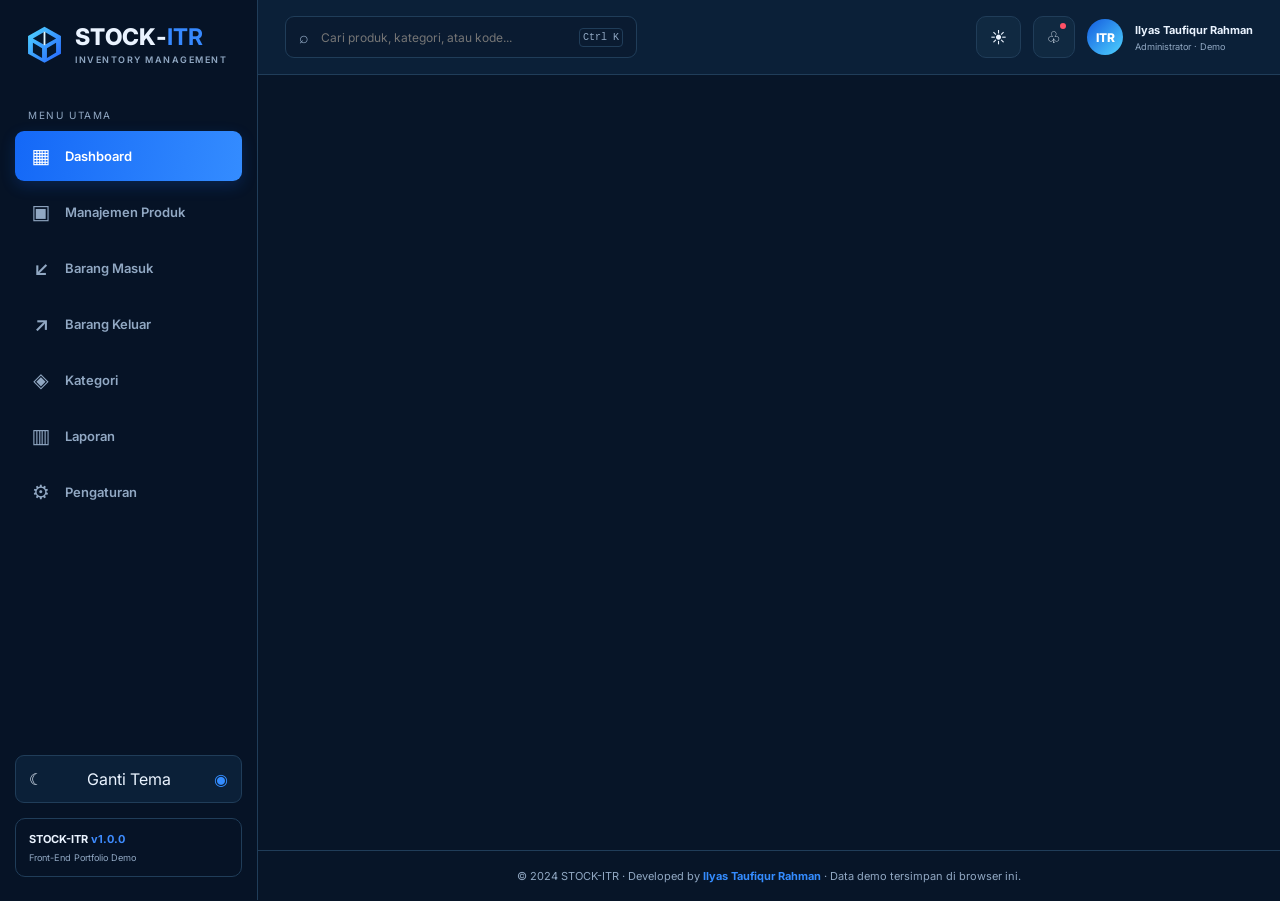
==== demo/stock-itr-dashboard/index.html @ 1d19ecb5 "Add files via upload" ====
<!doctype html>
<html lang="id">
  <head>
    <meta charset="utf-8" />
    <meta name="viewport" content="width=device-width,initial-scale=1" />
    <meta name="theme-color" content="#07172b" />
    <title>STOCK-ITR | Inventory Management</title>
    <link rel="icon" href="assets/images/logo.svg" type="image/svg+xml" />
    <link rel="stylesheet" href="assets/css/style.css" />
  </head>
  <body data-theme="dark">
    <div class="app">
      <aside class="sidebar" id="sidebar">
        <a class="brand" href="#dashboard"
          ><img src="assets/images/logo.svg" alt="STOCK-ITR" /><span
            >STOCK-<b>ITR</b><small>INVENTORY MANAGEMENT</small></span
          ></a
        >
        <div class="nav-title">MENU UTAMA</div>
        <nav id="nav">
          <button data-page="dashboard" class="active">
            <span>▦</span> Dashboard</button
          ><button data-page="products"><span>▣</span> Manajemen Produk</button
          ><button data-page="in"><span>↙</span> Barang Masuk</button
          ><button data-page="out"><span>↗</span> Barang Keluar</button
          ><button data-page="categories"><span>◈</span> Kategori</button
          ><button data-page="reports"><span>▥</span> Laporan</button
          ><button data-page="settings"><span>⚙</span> Pengaturan</button>
        </nav>
        <div class="sidebar-bottom">
          <button id="themeSidebar" class="theme-sidebar">
            ☾ <span>Ganti Tema</span> <strong>◉</strong>
          </button>
          <div class="version">
            STOCK-ITR <span>v1.0.0</span><small>Front-End Portfolio Demo</small>
          </div>
        </div>
      </aside>
      <div class="sidebar-shade" id="shade"></div>
      <div class="main">
        <header class="topbar">
          <button
            id="menuToggle"
            class="icon-btn menu-toggle"
            aria-label="Buka menu"
          >
            ☰
          </button>
          <div class="search-box">
            ⌕
            <input
              id="globalSearch"
              placeholder="Cari produk, kategori, atau kode..."
              aria-label="Cari produk"
            /><kbd>Ctrl K</kbd>
          </div>
          <div class="top-actions">
            <span class="today" id="today"></span
            ><button id="themeToggle" class="icon-btn" title="Ganti tema">
              ☀</button
            ><button
              id="notifToggle"
              class="icon-btn notification"
              title="Notifikasi"
            >
              ♧<i id="notifDot"></i>
            </button>
            <div class="avatar">ITR</div>
            <div class="profile">
              Ilyas Taufiqur Rahman<small>Administrator · Demo</small>
            </div>
          </div>
        </header>
        <main id="content"></main>
        <footer>
          © <span>2024</span> STOCK-ITR · Developed by
          <b>Ilyas Taufiqur Rahman</b> · Data demo tersimpan di browser ini.
        </footer>
      </div>
    </div>
    <div id="toastArea" class="toast-area" aria-live="polite"></div>
    <div id="modalLayer"></div>
    <script src="assets/js/app.js"></script>
  </body>
</html>
---- demo/stock-itr-dashboard/assets/css/style.css ----
@import url('https://fonts.googleapis.com/css2?family=Inter:wght@400;500;600;700;800&display=swap');

:root {
  font-family: Inter,
               system-ui,
               -apple-system,
               Segoe UI,
               sans-serif;
  color-scheme: dark;
}

* {
  box-sizing: border-box;
}

body {
  margin: 0; font-family: Inter,system-ui,sans-serif; transition: background .2s,color .2s;
}

body[data-theme=dark] {
  --bg: #071528; --sidebar: #061326; --panel: #0b2038; --panel2: #102941; --text: #eaf3ff; --muted: #91a8c3; --border: #203d59; --hover: #163552; --input: #0a1b31; --shadow: 0 10px 28px #0002; color-scheme: dark;
}

body[data-theme=light] {
  --bg: #f3f7fd; --sidebar: #fff; --panel: #fff; --panel2: #f6f9ff; --text: #16263f; --muted: #647792; --border: #dfe7f1; --hover: #eef4ff; --input: #f8faff; --shadow: 0 8px 24px #1b427013; color-scheme: light;
}

body {
  color: var(--text); background: var(--bg);
}

button,
input,
select,
textarea {
  font: inherit;
}

button {
  cursor: pointer;
}

button:disabled {
  opacity: .5; cursor: not-allowed;
}

a {
  text-decoration: none; color: inherit;
}

.app {
  display: flex; min-height: 100vh;
}

.sidebar {
  position: fixed; z-index: 20; display: flex; flex-direction: column; width: 258px; padding: 23px 15px; border-right: 1px solid var(--border); background: var(--sidebar); inset: 0 auto 0 0;
}

.brand {
  display: flex; align-items: center; gap: 11px; padding: 0 10px 34px; font-size: 23px; font-weight: 800; letter-spacing: .3px;
}

.brand img {
  width: 39px;
}

.brand b {
  color: #3789ff;
}

.brand small {
  display: block; margin-top: 3px; font-size: 9px; font-weight: 600; letter-spacing: 1.5px; color: var(--muted);
}

.nav-title {
  padding: 10px 13px; font-size: 10px; letter-spacing: 1.6px; color: var(--muted);
}

nav {
  display: grid; gap: 6px;
}

nav button {
  display: flex; align-items: center; gap: 13px; padding: 13px 15px; border: 0; border-radius: 9px; font-size: 13px; font-weight: 600; text-align: left; color: var(--muted); background: none;
}

nav button span {
  width: 22px; font-size: 20px; text-align: center;
}

nav button:hover {
  color: var(--text); background: var(--hover);
}

nav button.active {
  color: white; background: linear-gradient(100deg,#1468f7,#348cff); box-shadow: 0 5px 15px #166bfa33;
}

.sidebar-bottom {
  margin-top: auto;
}

.theme-sidebar {
  display: flex; justify-content: space-between; gap: 8px; width: 100%; padding: 13px; border: 1px solid var(--border); border-radius: 9px; color: var(--text); background: var(--panel);
}

.theme-sidebar strong {
  color: #348cff;
}

.version {
  padding: 13px; border: 1px solid var(--border); border-radius: 10px; margin-top: 15px; font-size: 11px; font-weight: 700;
}

.version span {
  color: #3e8cff;
}

.version small {
  display: block; margin-top: 6px; font-weight: 400; color: var(--muted);
}

.main {
  width: calc(100% - 258px); min-width: 0; margin-left: 258px;
}

.topbar {
  position: sticky; top: 0; z-index: 10; display: flex; justify-content: space-between; align-items: center; gap: 14px; height: 75px; padding: 0 27px; border-bottom: 1px solid var(--border); background: var(--panel);
}

.search-box {
  display: flex; align-items: center; gap: 10px; min-width: 300px; padding: 10px 13px; border: 1px solid var(--border); border-radius: 9px; color: var(--muted); background: var(--input);
}

.search-box input {
  width: 250px; border: 0; font-size: 12px; color: var(--text); background: transparent; outline: 0;
}

.search-box kbd {
  padding: 3px; border: 1px solid var(--border); border-radius: 4px; font-size: 10px;
}

.top-actions {
  display: flex; align-items: center; gap: 12px;
}

.today {
  font-size: 12px; color: var(--muted);
}

.icon-btn {
  position: relative; padding: 10px 13px; border: 1px solid var(--border); border-radius: 10px; color: var(--text); background: var(--panel2);
}

.notification i {
  position: absolute; top: 6px; right: 8px; width: 6px; height: 6px; border-radius: 50%; background: #ff5167;
}

.avatar {
  display: grid; place-items: center; width: 36px; height: 36px; border-radius: 50%; font-size: 12px; font-weight: 800; color: white; background: linear-gradient(135deg,#135bdf,#4fd3ff);
}

.profile {
  font-size: 11px; font-weight: 700;
}

.profile small {
  display: block; margin-top: 4px; font-weight: 400; color: var(--muted);
}

.menu-toggle {
  display: none;
}

main {
  max-width: 1650px; min-height: calc(100vh - 125px); padding: 29px 28px 50px; margin: auto;
}

footer {
  padding: 18px; border-top: 1px solid var(--border); font-size: 11px; text-align: center; color: var(--muted);
}

footer b {
  color: #348cff;
}

.page-head {
  display: flex; justify-content: space-between; align-items: center; gap: 15px; margin-bottom: 24px;
}

.eyebrow {
  font-size: 11px; font-weight: 800; letter-spacing: 1.3px; text-transform: uppercase; color: #3994ff;
}

.page-head h1 {
  margin: 5px 0 6px; font-size: 25px; letter-spacing: -.7px;
}

.page-head p {
  margin: 0; font-size: 12px; color: var(--muted);
}

.actions {
  display: flex; flex-wrap: wrap; gap: 9px;
}

.btn {
  padding: 11px 15px; border: 1px solid var(--border); border-radius: 9px; font-size: 12px; font-weight: 700; color: var(--text); background: var(--panel2);
}

.btn:hover {
  filter: brightness(1.12);
}

.btn.primary {
  border-color: #227aff; color: #fff; background: linear-gradient(110deg,#1265f6,#368eff);
}

.btn.danger {
  color: #ff5e70;
}

.btn.sm {
  padding: 7px 10px; font-size: 11px;
}

.stats {
  display: grid; grid-template-columns: repeat(4,minmax(0,1fr)); gap: 16px; margin-bottom: 19px;
}

.stat {
  position: relative; overflow: hidden; padding: 20px; border: 1px solid var(--border); border-radius: 12px; background: var(--panel); box-shadow: var(--shadow);
}

.stat:before {
  content: ''; position: absolute; height: 3px; background: var(--accent); inset: 0 0 auto;
}

.stat .label {
  font-size: 12px; color: var(--muted);
}

.stat .icon {
  float: right; padding: 9px; border-radius: 10px; font-size: 17px; color: var(--accent); background: color-mix(in srgb,var(--accent) 20%,transparent);
}

.stat strong {
  display: block; margin: 13px 0 6px; font-size: 28px;
}

.stat small {
  font-size: 11px; color: var(--accent);
}

.grid-2 {
  display: grid; grid-template-columns: 1.5fr 1fr; gap: 18px; margin-bottom: 18px;
}

.panel {
  min-width: 0; padding: 19px; border: 1px solid var(--border); border-radius: 12px; background: var(--panel); box-shadow: var(--shadow);
}

.panel h3 {
  margin: 0 0 17px; font-size: 14px;
}

.panel-sub {
  margin: -8px 0 15px; font-size: 11px; color: var(--muted);
}

.chart {
  display: block; width: 100%; height: 230px;
}

.legend {
  display: flex; gap: 15px; margin-bottom: 12px; font-size: 11px; color: var(--muted);
}

.dot {
  display: inline-block; width: 8px; height: 8px; border-radius: 50%; margin-right: 5px;
}

.donut-wrap {
  display: flex; justify-content: center; align-items: center; gap: 22px; min-height: 225px;
}

.donut {
  display: grid; flex-shrink: 0; place-items: center; width: 170px; height: 170px; border-radius: 50%;
}

.donut-inner {
  display: flex; flex-direction: column; justify-content: center; align-items: center; width: 110px; height: 110px; border-radius: 50%; background: var(--panel);
}

.donut-inner b {
  font-size: 25px;
}

.donut-inner small {
  font-size: 11px; color: var(--muted);
}

.donut-legend {
  flex: 1; min-width: 115px; font-size: 11px;
}

.donut-legend div {
  display: flex; justify-content: space-between; gap: 10px; margin: 12px 0;
}

.table-wrap {
  overflow-x: auto;
}

table {
  width: 100%; font-size: 12px; text-align: left; border-collapse: collapse;
}

th {
  font-weight: 600; white-space: nowrap; color: var(--muted); background: var(--panel2);
}

td,
th {
  padding: 13px 12px; border-bottom: 1px solid var(--border);
}

td {
  vertical-align: middle;
}

tbody tr:hover {
  background: var(--hover);
}

.muted {
  color: var(--muted);
}

.badge {
  display: inline-block; padding: 5px 8px; border-radius: 6px; font-size: 10px; font-weight: 700;
}

.badge.ok {
  color: #00cda6; background: #0fc6a021;
}

.badge.warn {
  color: #f2a600; background: #ffb52824;
}

.badge.bad {
  color: #ff5363; background: #ff536325;
}

.toolbar {
  display: flex; flex-wrap: wrap; align-items: center; gap: 10px; margin-bottom: 17px;
}

.field {
  min-width: 0; padding: 11px 12px; border: 1px solid var(--border); border-radius: 9px; color: var(--text); background: var(--input); outline: none;
}

.field:focus {
  border-color: #2c86ff;
}

.toolbar .field {
  min-width: 180px;
}

.form-grid {
  display: grid; grid-template-columns: repeat(2,minmax(0,1fr)); gap: 15px;
}

.form-group {
  display: grid; gap: 7px;
}

.form-group label {
  font-size: 12px; font-weight: 600;
}

.form-group small {
  font-size: 10px; color: var(--muted);
}

.form-group .field {
  width: 100%;
}

.full {
  grid-column: 1/-1;
}

.form-actions {
  display: flex; justify-content: flex-end; gap: 10px; margin-top: 20px;
}

.empty {
  padding: 40px 12px; font-size: 12px; text-align: center; color: var(--muted);
}

.empty span {
  display: block; margin-bottom: 8px; font-size: 32px;
}

.activity {
  display: flex; align-items: center; gap: 12px; padding: 12px 0; border-bottom: 1px solid var(--border);
}

.activity:last-child {
  border-bottom: 0;
}

.activity .bubble {
  display: grid; place-items: center; width: 35px; height: 35px; border-radius: 10px; color: #4597ff; background: #2785ff22;
}

.activity .info {
  flex: 1; min-width: 0;
}

.activity .info b {
  display: block; font-size: 11px;
}

.activity .info small {
  font-size: 10px; color: var(--muted);
}

.activity .delta {
  font-size: 12px; font-weight: 700;
}

.green {
  color: #00cda6;
}

.red {
  color: #ff5363;
}

.notice {
  padding: 13px 15px; border: 1px solid #2688ff65; border-radius: 10px; margin-bottom: 19px; font-size: 12px; color: var(--muted); background: #2487ff12;
}

.notice b {
  color: var(--text);
}

.settings-layout {
  display: grid; grid-template-columns: 1fr 1fr; gap: 18px;
}

.switches {
  display: flex; flex-wrap: wrap; gap: 10px;
}

.theme-choice {
  flex: 1; padding: 20px; border: 1px solid var(--border); border-radius: 11px; font-weight: 700; color: var(--text); background: var(--panel2);
}

.theme-choice.selected {
  border-color: #2e84ff; box-shadow: 0 0 0 2px #2e84ff30;
}

.modal-backdrop {
  position: fixed; z-index: 60; display: grid; place-items: center; padding: 15px; background: #010b18b8; inset: 0;
}

.modal {
  overflow-y: auto; width: min(560px,100%); max-height: 90vh; padding: 24px; border: 1px solid var(--border); border-radius: 15px; background: var(--panel); box-shadow: 0 30px 100px #0006;
}

.modal-head {
  display: flex; justify-content: space-between; align-items: center; margin-bottom: 19px;
}

.modal-head h2 {
  margin: 0; font-size: 19px;
}

.toast-area {
  position: fixed; right: 25px; bottom: 25px; z-index: 90; display: grid; gap: 8px;
}

.toast {
  max-width: 340px; padding: 13px 17px; border-radius: 9px; font-size: 12px; color: white; background: #1769d7; box-shadow: 0 10px 30px #0003;
}

.notif-panel {
  position: fixed; top: 69px; right: 20px; z-index: 40; width: min(350px,calc(100vw - 40px)); padding: 18px; border: 1px solid var(--border); border-radius: 13px; background: var(--panel); box-shadow: 0 20px 50px #0004;
}

.notif-panel h3 {
  margin: 0 0 10px;
}

.hint {
  margin-top: 10px; font-size: 11px; color: var(--muted);
}

.progress {
  overflow: hidden; height: 8px; border-radius: 9px; background: var(--hover);
}

.progress > span {
  display: block; height: 100%; background: #248aff;
}

.sidebar-shade {
  display: none;
}

@media(max-width:1200px) {
  .stats {
    grid-template-columns: repeat(2,1fr);
  }

  .grid-2 {
    grid-template-columns: 1fr;
  }

  .donut-wrap {
    justify-content: flex-start;
  }

  .today {
    display: none;
  }
}

@media(max-width:850px) {
  .sidebar {
    transition: transform .25s; transform: translateX(-100%);
  }

  .sidebar.open {
    transform: none;
  }

  .sidebar-shade.show {
    position: fixed; z-index: 19; display: block; background: #0008; inset: 0;
  }

  .main {
    width: 100%; margin-left: 0;
  }

  .menu-toggle {
    display: block;
  }

  .topbar {
    padding: 0 15px;
  }

  .search-box {
    flex: 1; min-width: 0;
  }

  .search-box input {
    width: 100%;
  }

  .search-box kbd,
  .profile {
    display: none;
  }

  main {
    padding: 22px 15px;
  }
}

@media(max-width:550px) {
  .stats {
    grid-template-columns: 1fr 1fr; gap: 9px;
  }

  .stat {
    padding: 14px;
  }

  .stat strong {
    font-size: 23px;
  }

  .page-head {
    flex-direction: column; align-items: flex-start;
  }

  .page-head h1 {
    font-size: 22px;
  }

  .settings-layout,
  .form-grid {
    grid-template-columns: 1fr;
  }

  .search-box {
    padding: 8px;
  }

  .top-actions {
    gap: 5px;
  }

  .avatar {
    display: none;
  }

  .donut-wrap {
    flex-direction: column;
  }

  .panel {
    padding: 14px;
  }
}
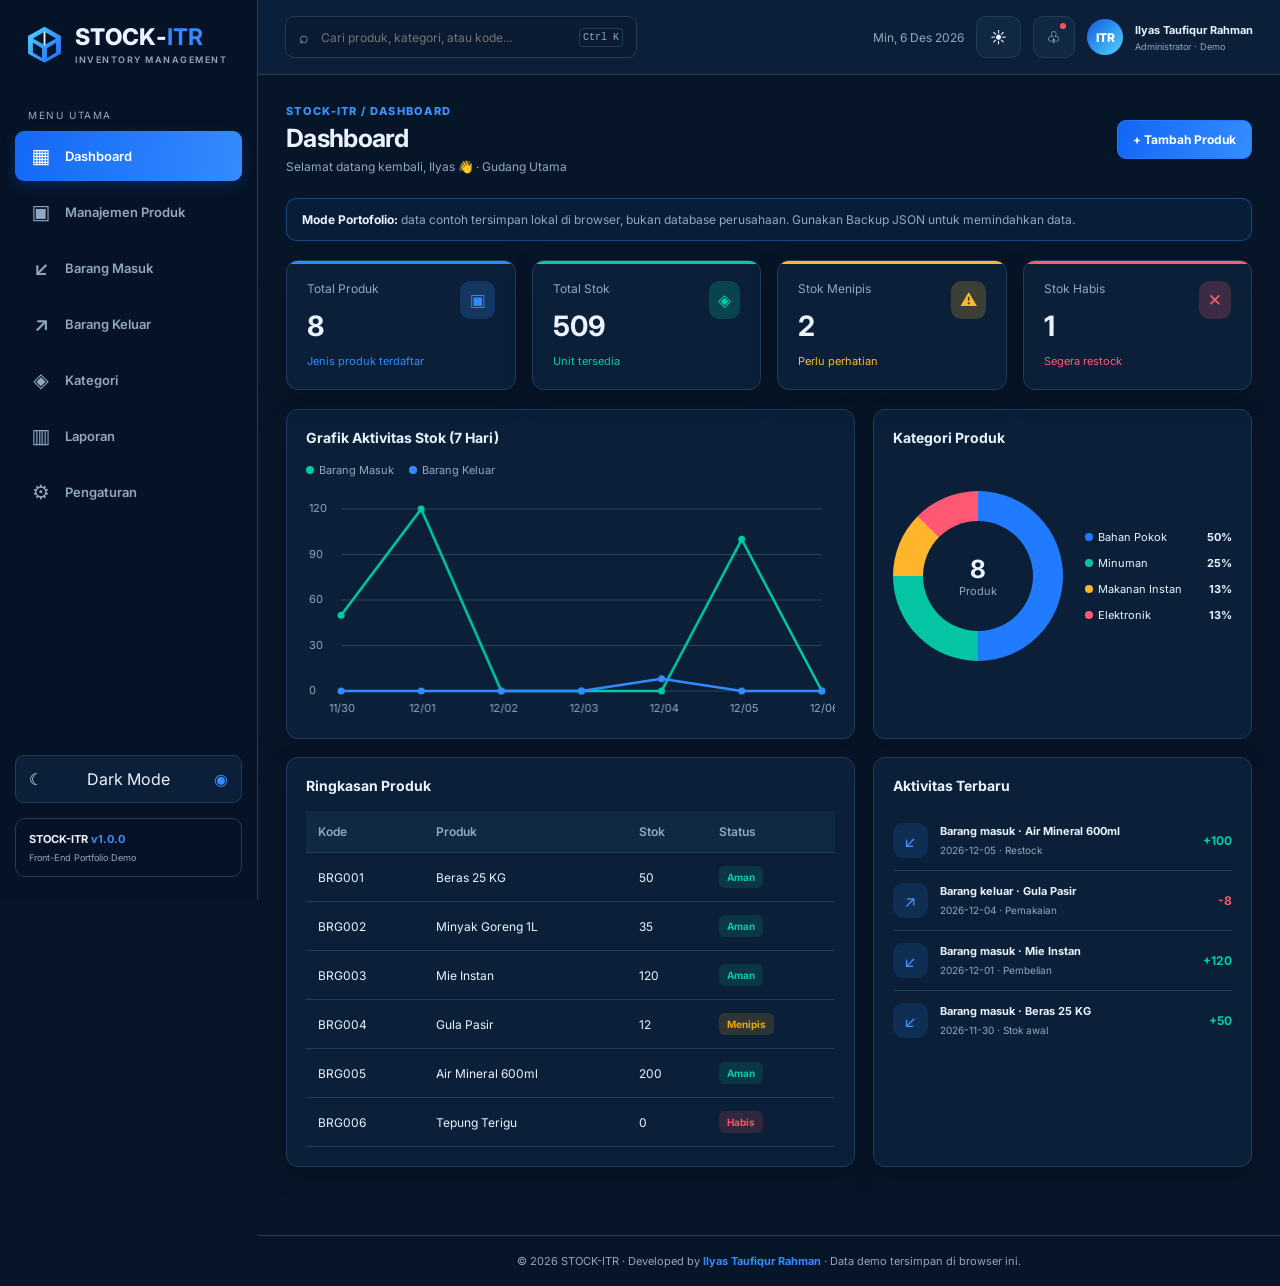
==== commit 7f9f323b: "Update index.html" ====
--- a/demo/stock-itr-dashboard/index.html
+++ b/demo/stock-itr-dashboard/index.html
@@ -72,8 +72,8 @@
           </div>
         </header>
         <main id="content"></main>
-        <footer>
-          © <span>2024</span> STOCK-ITR · Developed by
+       <footer>
+          © <span id="year"></span> STOCK-ITR · Developed by
           <b>Ilyas Taufiqur Rahman</b> · Data demo tersimpan di browser ini.
         </footer>
       </div>
